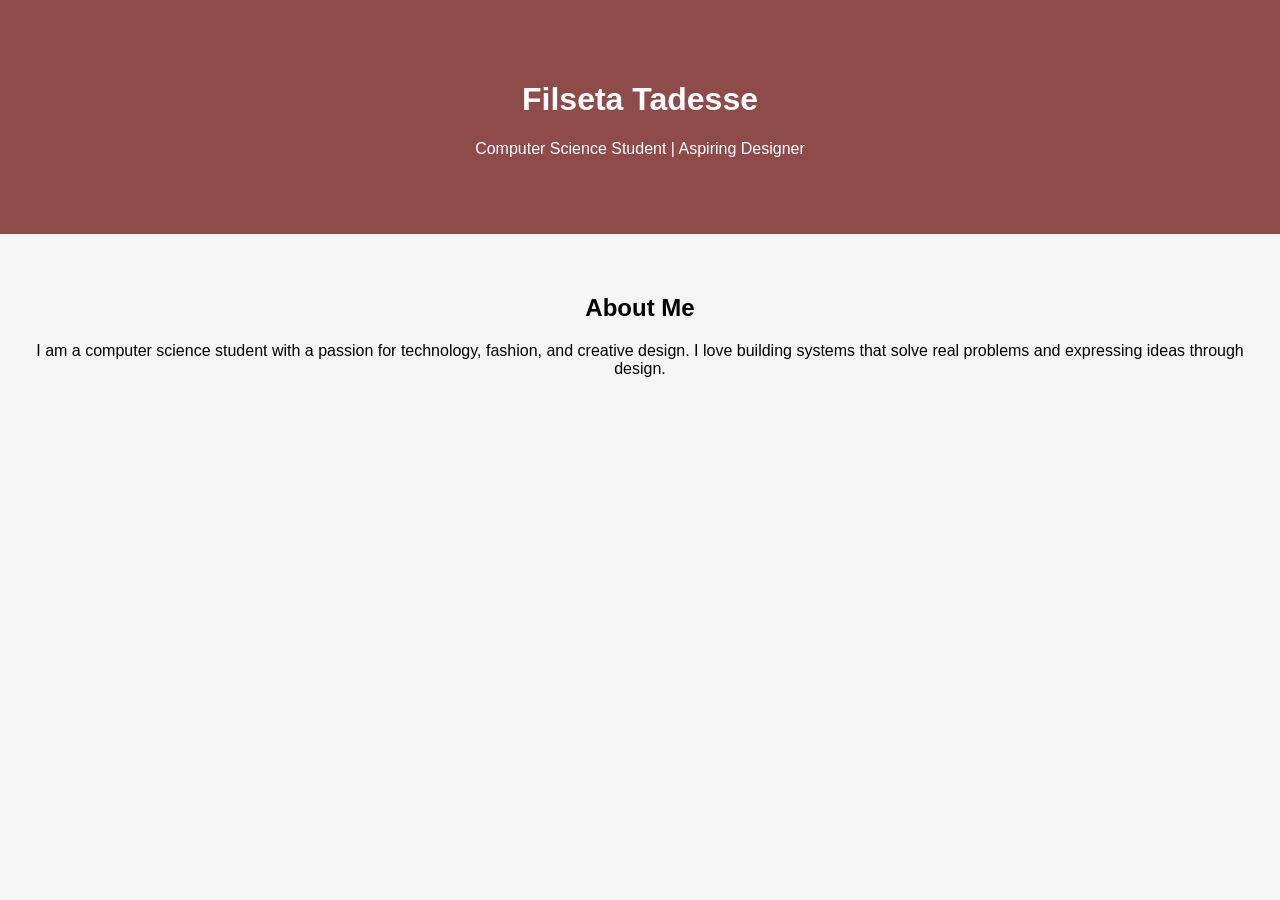
==== index.html @ 31235748 "Update index.html" ====
<!DOCTYPE html>
<html lang="en">
<head>
  <meta charset="UTF-8">
  <title>Filseta | Portfolio</title>
  <style>
    body {
      font-family: Arial, sans-serif;
      background: #f5f5f5;
      margin: 0;
      padding: 0;
      text-align: center;
    }
    header {
      background: #8f4a4a;
      color: white;
      padding: 60px 20px;
    }
    section {
      padding: 40px 20px;
    }
  </style>
</head>
<body>

  <header>
    <h1>Filseta Tadesse</h1>
    <p>Computer Science Student | Aspiring Designer</p>
  </header>

  <section>
    <h2>About Me</h2>
    <p>
      I am a computer science student with a passion for technology,
      fashion, and creative design. I love building systems that
      solve real problems and expressing ideas through design.
    </p>
  </section>

</body>
</html>
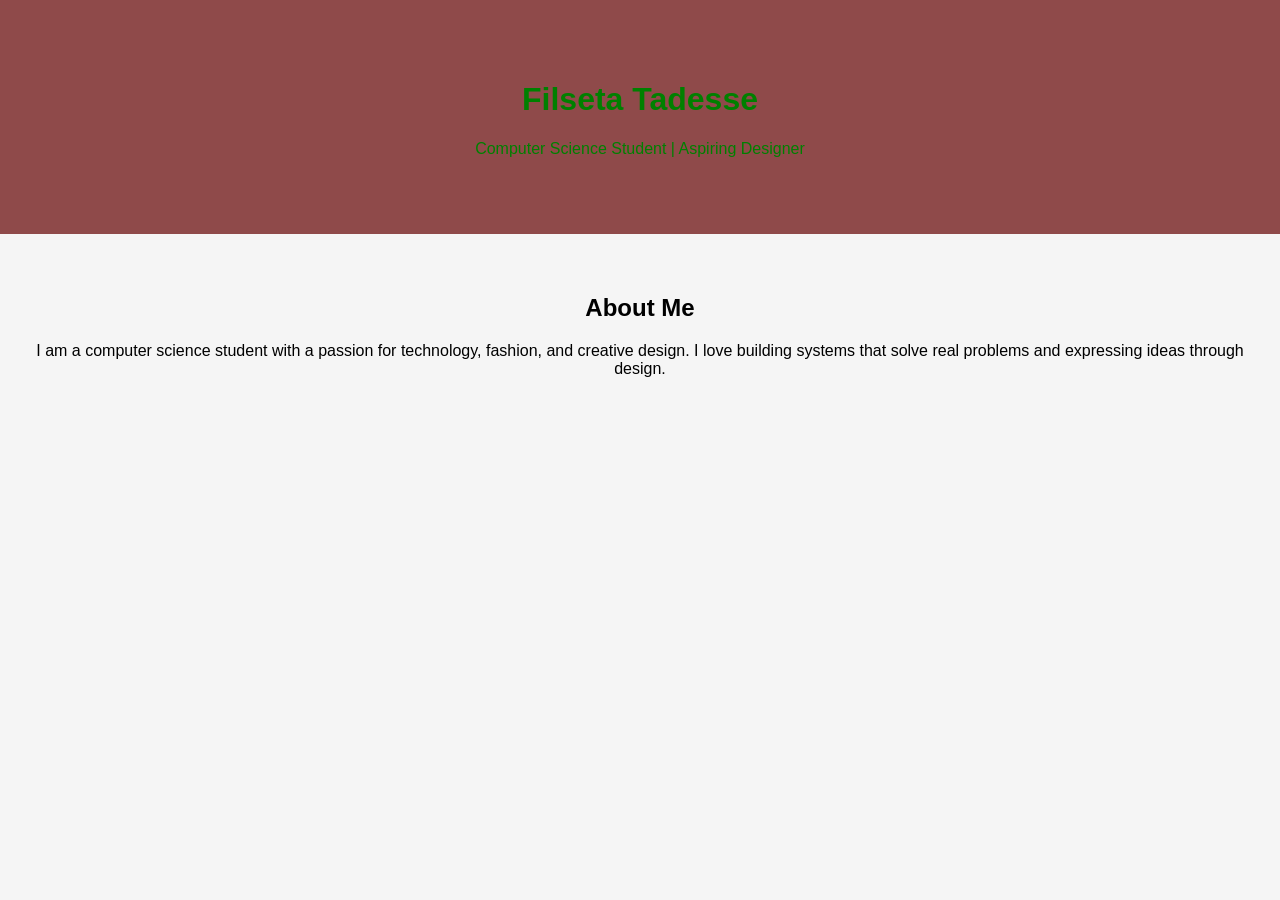
==== commit f4ffd225: "Update index.html" ====
--- a/index.html
+++ b/index.html
@@ -13,7 +13,7 @@
     }
     header {
       background: #8f4a4a;
-      color: white;
+      color: green;
       padding: 60px 20px;
     }
     section {
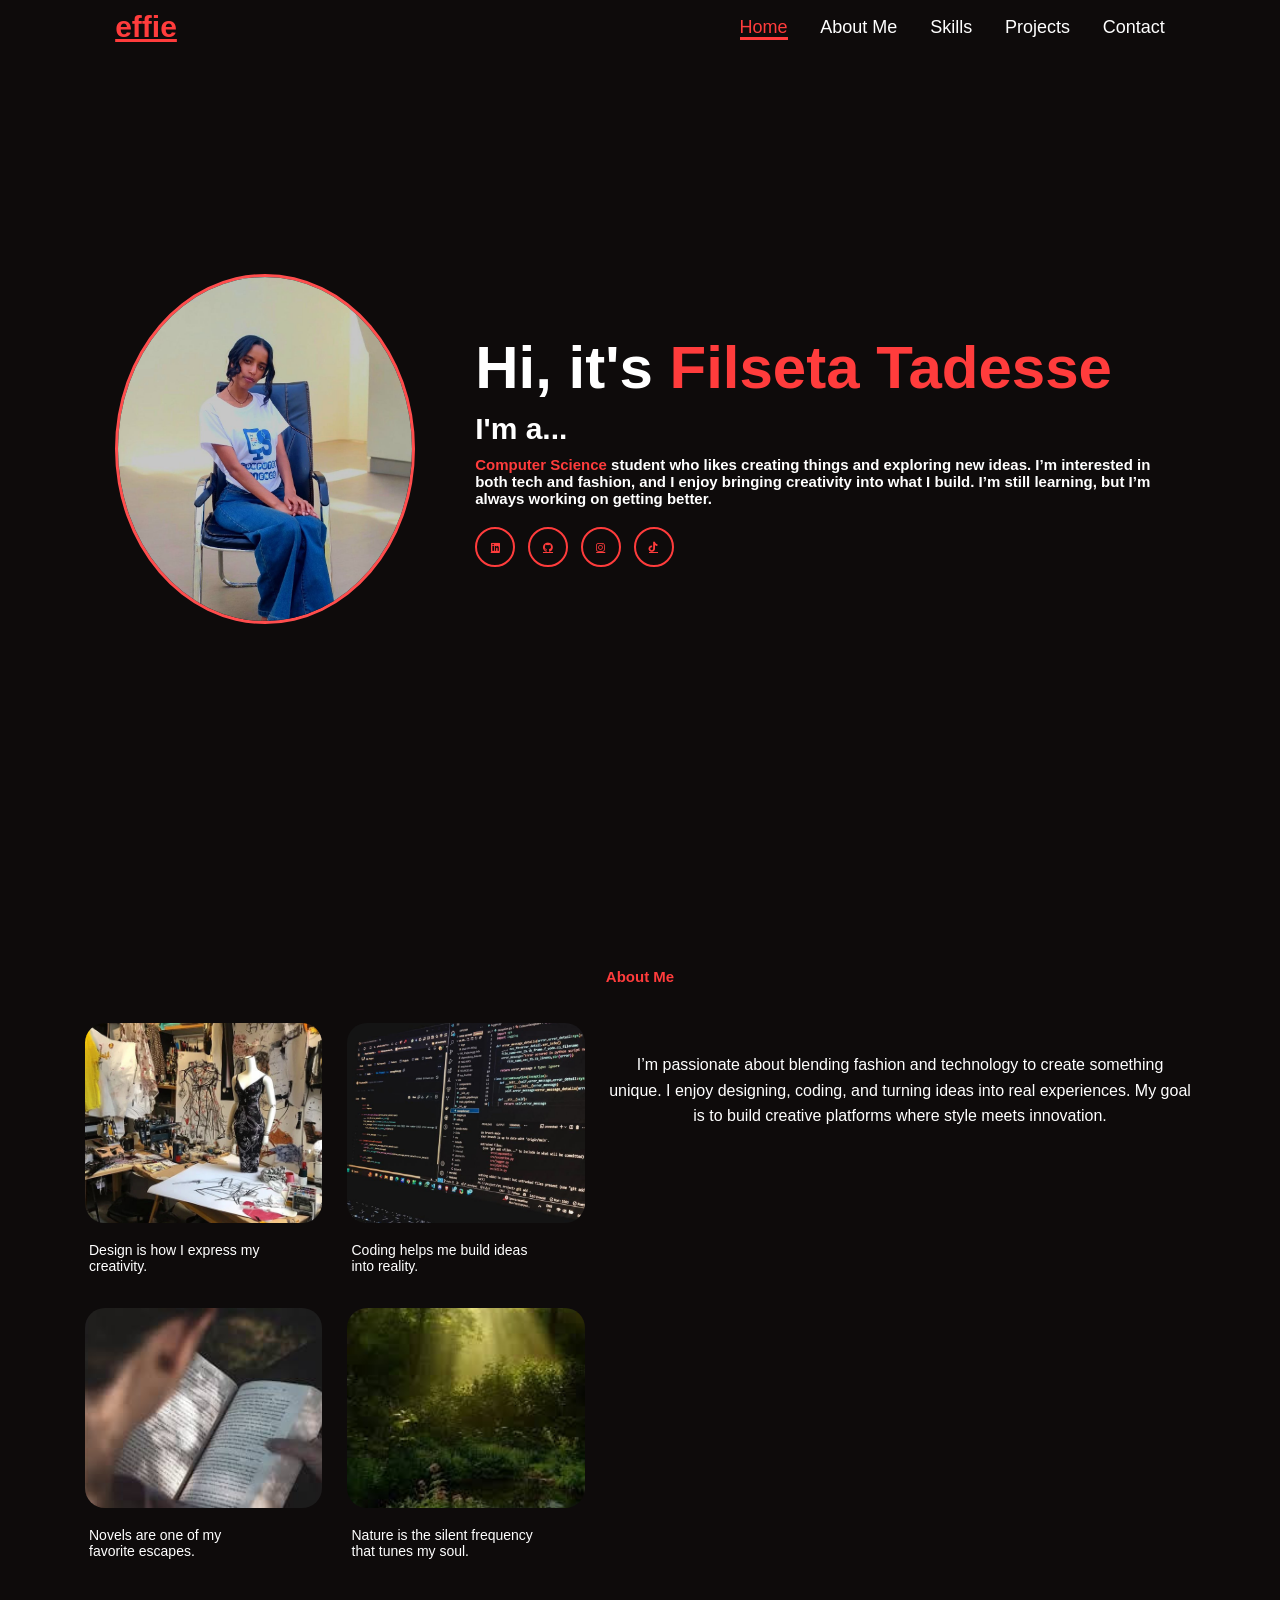
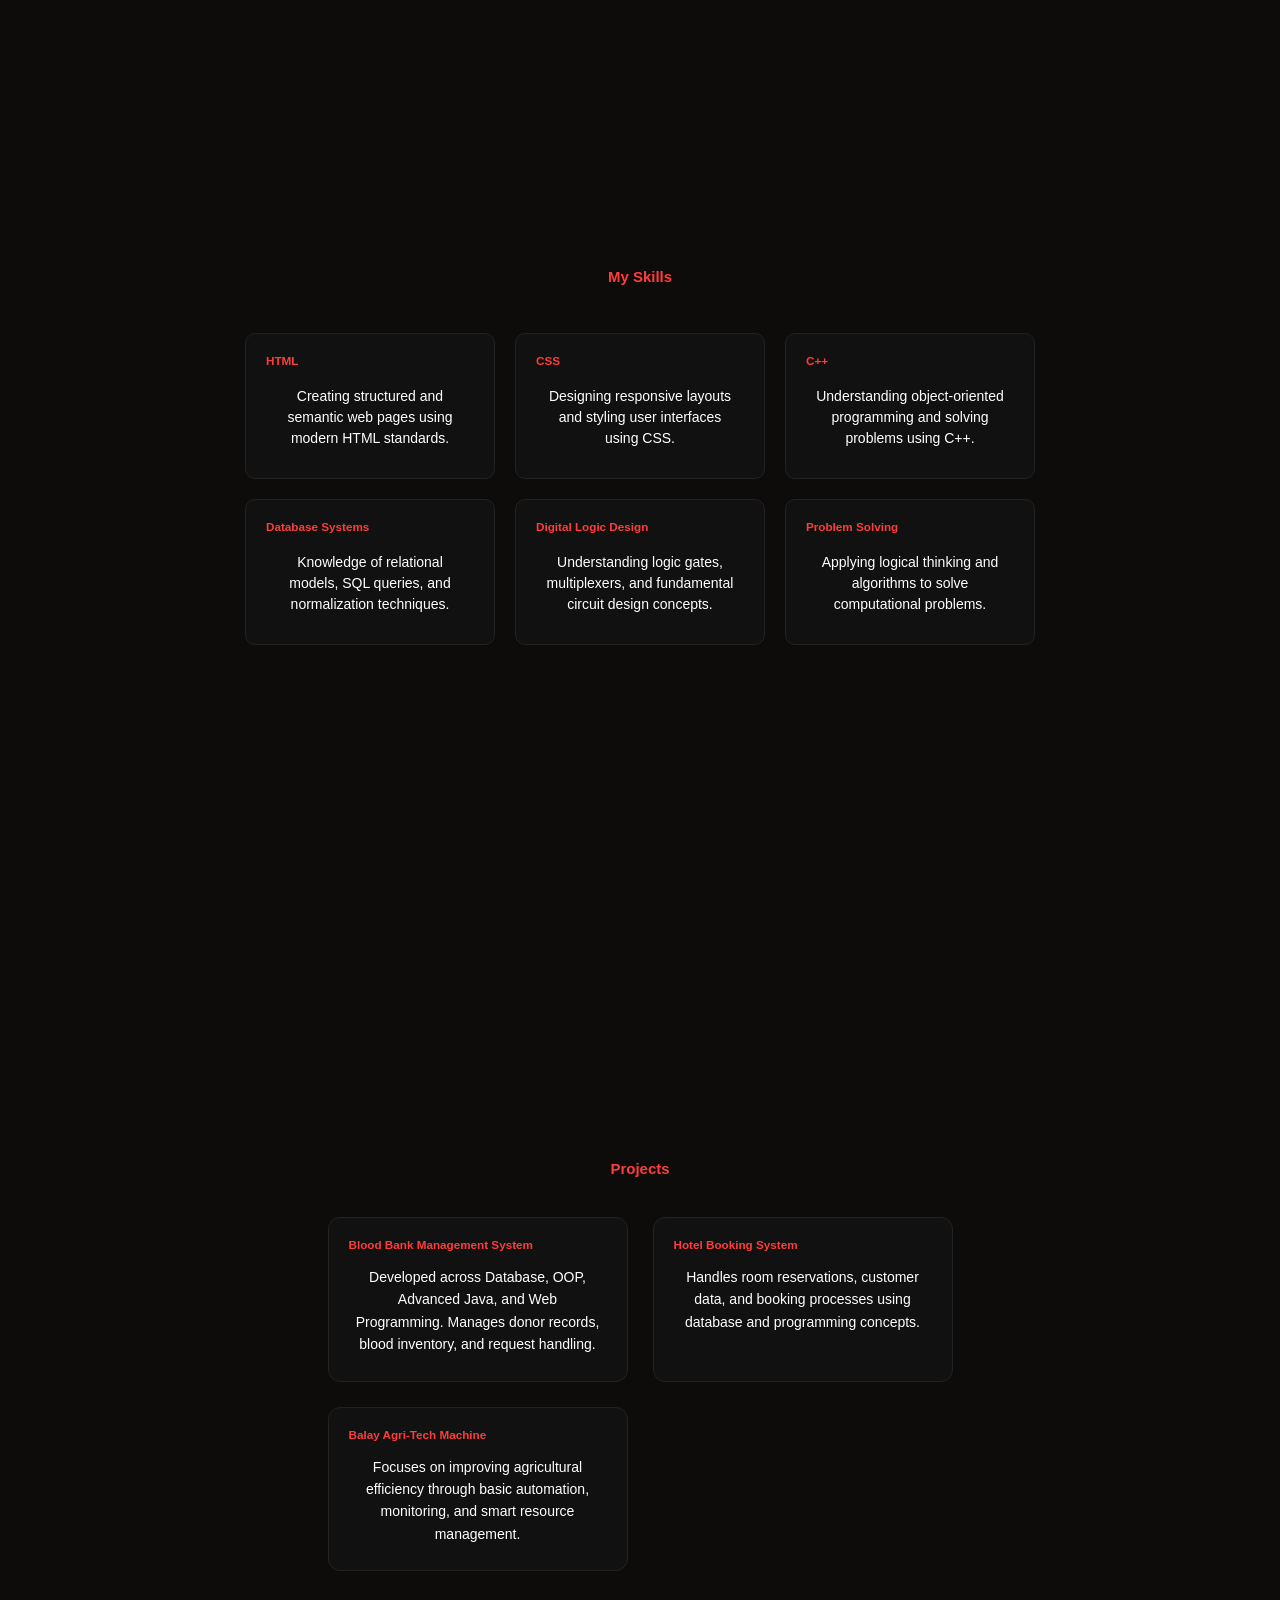
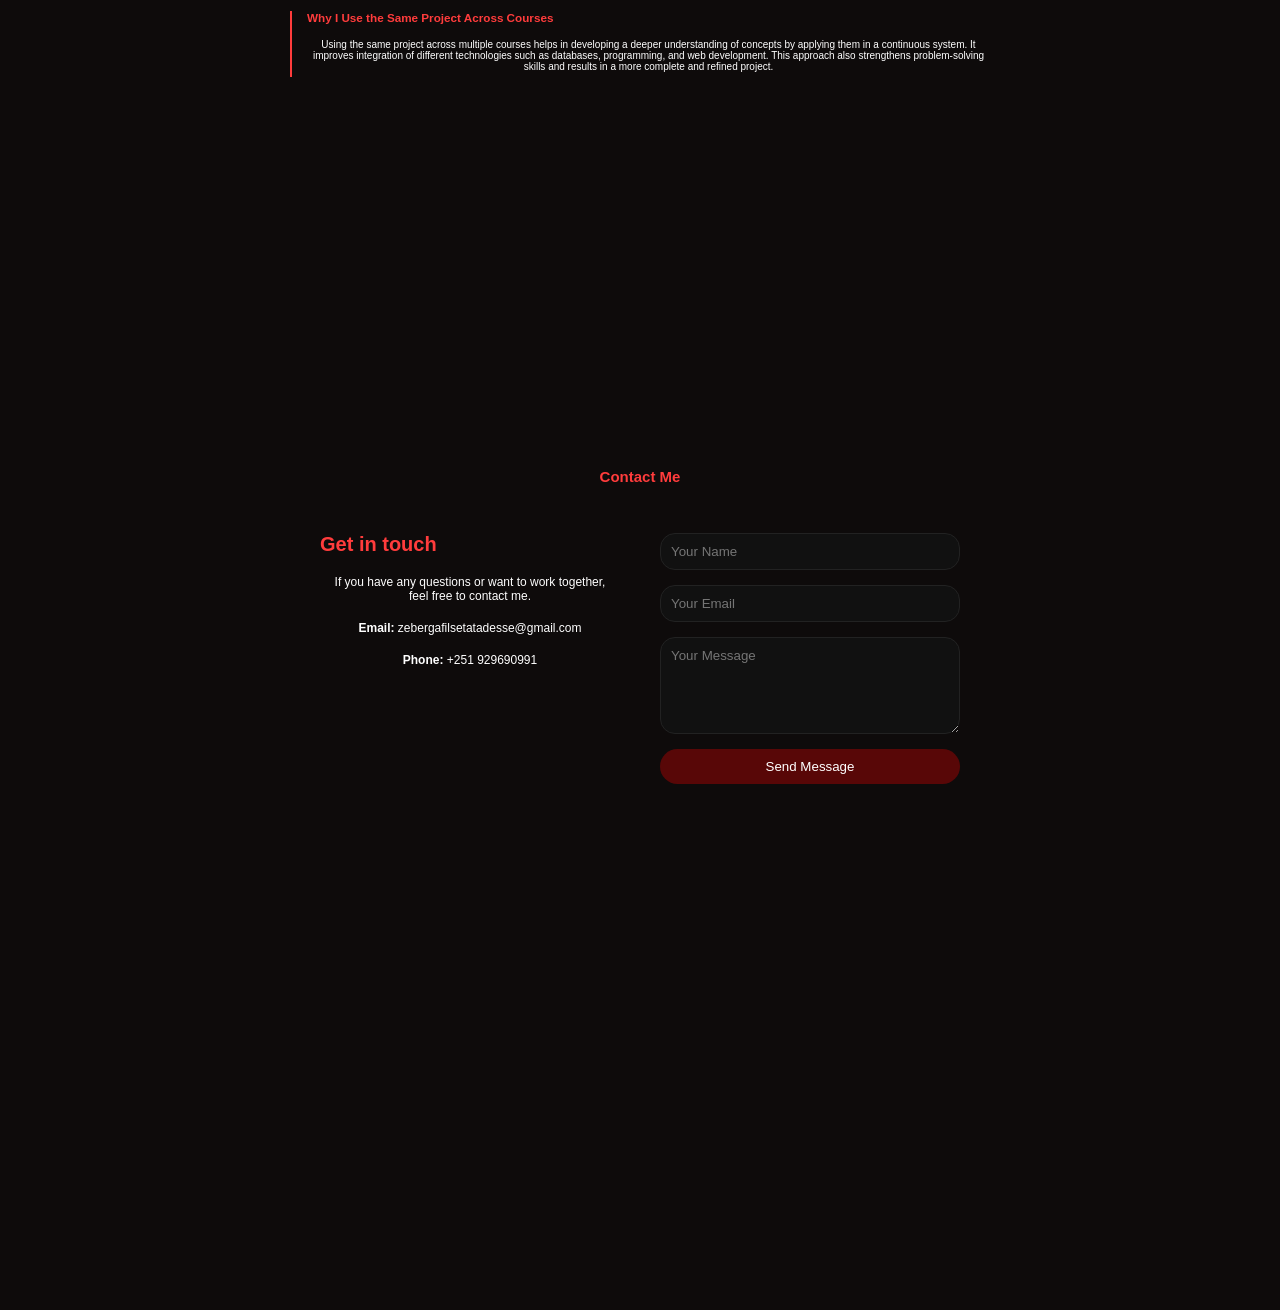
==== commit b84d46d7: "f" ====
--- a/index.html
+++ b/index.html
@@ -1,41 +1,213 @@
 <!DOCTYPE html>
 <html lang="en">
 <head>
-  <meta charset="UTF-8">
-  <title>Filseta | Portfolio</title>
-  <style>
-    body {
-      font-family: Arial, sans-serif;
-      background: #f5f5f5;
-      margin: 0;
-      padding: 0;
-      text-align: center;
-    }
-    header {
-      background: #8f4a4a;
-      color: green;
-      padding: 60px 20px;
-    }
-    section {
-      padding: 40px 20px;
-    }
-  </style>
+    <meta charset="UTF-8">
+    <meta name="viewport" content="width=device-width, initial-scale=1.0">
+
+    <!-- Font Awesome -->
+    <link href="https://cdnjs.cloudflare.com/ajax/libs/font-awesome/6.5.0/css/all.min.css" rel="stylesheet">
+
+    <!-- CSS -->
+    <link rel="stylesheet" href="style.css">
+
+    <title>Filseta</title>
 </head>
+
 <body>
 
-  <header>
-    <h1>Filseta Tadesse</h1>
-    <p>Computer Science Student | Aspiring Designer</p>
-  </header>
-
-  <section>
-    <h2>About Me</h2>
-    <p>
-      I am a computer science student with a passion for technology,
-      fashion, and creative design. I love building systems that
-      solve real problems and expressing ideas through design.
-    </p>
-  </section>
+<header>
+    <a href="#home" class="logo">effie</a>
+
+    <nav>
+        <a href="#home" class="active">Home</a>
+        <a href="#about">About Me</a>
+        <a href="#skills">Skills</a>
+        <a href="#projects">Projects</a>
+        <a href="#contact">Contact</a>
+    </nav>
+</header>
+
+<!-- HOME -->
+<section id="home" class="home">
+    <div class="home-img">
+        <img src="profile.jpg" alt="profile">
+    </div>
+
+    <div class="home-content">
+        <h1>Hi, it's <span>Filseta Tadesse</span></h1>
+
+        <h3 class="typing-text">
+            I'm a...
+        </h3>
+
+        <h2><p>  <span>Computer Science</span> student who likes creating things and exploring new ideas. I’m interested in both tech and fashion, 
+            and I enjoy bringing creativity into what I build.
+             I’m still learning, but I’m always working on getting better.</p></h2>
+
+        <div class="social-icons">
+            <a href="#"><i class="fa-brands fa-linkedin"></i></a>
+            <a href="#"><i class="fa-brands fa-github"></i></a>
+            <a href="#"><i class="fa-brands fa-instagram"></i></a>
+            <a href="#"><i class="fa-brands fa-tiktok"></i></a>
+        </div>
+    </div>
+</section>
+
+
+<!-- ABOUT -->
+<section id="about" class="about">
+    <p><h1><span>About Me</span></h1></p>
+
+    <div class="about-wrapper">
+        
+        <!-- LEFT SIDE (images) -->
+        <div class="about-container">
+            <div class="about-card">
+                <img src="fashion.jpg">
+                <p>Design is how I express my creativity.</p>
+            </div>
+
+            <div class="about-card">
+                <img src="backgorund.jpg">
+                <p>Coding helps me build ideas into reality.</p>
+            </div>
+
+            <div class="about-card">
+                <img src="novel.jpg">
+                <p>Novels are one of my favorite escapes.</p>
+            </div>
+
+            <div class="about-card">
+                <img src="nature.jpg">
+                <p>Nature is the silent frequency that tunes my soul.</p>
+            </div>
+        </div>
+
+        <!-- RIGHT SIDE (text) -->
+        <div class="about-text-side">
+            <p>
+                I’m passionate about blending fashion and technology to create
+                something unique. I enjoy designing, coding, and turning ideas
+                into real experiences. My goal is to build creative platforms
+                where style meets innovation.
+            </p>
+        </div>
+
+    </div>
+</section>
+
+
+
+<!-- SKILLS -->
+<section id="skills" class="skills">
+    <p><h1><span>My Skills</span></h1></p>
+
+    <div class="skills-container">
+
+        <div class="skill-card">
+            <h3>HTML</h3>
+            <p>Creating structured and semantic web pages using modern HTML standards.</p>
+        </div>
+
+        <div class="skill-card">
+            <h3>CSS</h3>
+            <p>Designing responsive layouts and styling user interfaces using CSS.</p>
+        </div>
+
+        <div class="skill-card">
+            <h3>C++</h3>
+            <p>Understanding object-oriented programming and solving problems using C++.</p>
+        </div>
+
+        <div class="skill-card">
+            <h3>Database Systems</h3>
+            <p>Knowledge of relational models, SQL queries, and normalization techniques.</p>
+        </div>
+
+        <div class="skill-card">
+            <h3>Digital Logic Design</h3>
+            <p>Understanding logic gates, multiplexers, and fundamental circuit design concepts.</p>
+        </div>
+
+        <div class="skill-card">
+            <h3>Problem Solving</h3>
+            <p>Applying logical thinking and algorithms to solve computational problems.</p>
+        </div>
+
+    </div>
+</section>
+<!-- projects -->
+<section id="projects" class="projects">
+    <p><h1><span>Projects</span></h1></p>
+
+    <!-- TOP: projects side by side -->
+    <div class="projects-container">
+
+        <div class="project-card">
+            <h3>Blood Bank Management System</h3>
+            <p>
+                Developed across Database, OOP, Advanced Java, and Web Programming.
+                Manages donor records, blood inventory, and request handling.
+            </p>
+        </div>
+
+        <div class="project-card">
+            <h3>Hotel Booking System</h3>
+            <p>
+                Handles room reservations, customer data, and booking processes 
+                using database and programming concepts.
+            </p>
+        </div>
+
+        <div class="project-card">
+            <h3>Balay Agri-Tech Machine</h3>
+            <p>
+                Focuses on improving agricultural efficiency through basic automation,
+                monitoring, and smart resource management.
+            </p>
+        </div>
+
+    </div>
+
+    <!-- BOTTOM: explanation -->
+    <div class="project-explanation">
+        <h3>Why I Use the Same Project Across Courses</h3>
+        <p>
+            Using the same project across multiple courses helps in developing a deeper 
+            understanding of concepts by applying them in a continuous system. It improves 
+            integration of different technologies such as databases, programming, and web 
+            development. This approach also strengthens problem-solving skills and results 
+            in a more complete and refined project.
+        </p>
+    </div>
+</section>
+
+<!-- CONTACT -->
+<section id="contact" class="contact">
+    <p><h1><span>Contact Me</span></h1></p>
+
+    <div class="contact-container">
+
+        <!-- LEFT: info -->
+        <div class="contact-info">
+            <h3><span>Get in touch</span></h3>
+            <p>If you have any questions or want to work together, feel free to contact me.
+
+            <p><strong>Email:</strong> zebergafilsetatadesse@gmail.com</p>
+            <p><strong>Phone:</strong> +251 929690991</p></p>
+        </div>
+
+        <!-- RIGHT: form -->
+        <form class="contact-form">
+            <input type="text" placeholder="Your Name" required>
+            <input type="email" placeholder="Your Email" required>
+            <textarea placeholder="Your Message" rows="5" required></textarea>
+
+            <button type="submit">Send Message</button>
+        </form>
+
+    </div>
+</section>
 
 </body>
-</html>
+</html>
--- a/style.css
+++ b/style.css
@@ -0,0 +1,339 @@
+* {
+    margin: 0;
+    padding: 0;
+    box-sizing: border-box;
+    font-family: 'Outfit', sans-serif;
+}
+
+html {
+    font-size: 62.5%;
+    scroll-behavior: smooth;
+}
+
+body {
+    background: #0e0b0b;
+    color: white;
+}
+
+/* HEADER */
+header {
+    position: fixed;
+    top: 0;
+    width: 100%;
+    padding: 1rem 9%;
+    display: flex;
+    justify-content: space-between;
+    align-items: center;
+    z-index: 100;
+
+    
+}
+
+.logo {
+    font-size: 3rem;
+    color: #ff3c3c;
+    font-weight: 800;
+}
+
+nav a {
+    font-size: 1.8rem;
+    color: white;
+    margin-left: 3rem;
+    transition: 0.3s;
+    border-bottom: 3px solid transparent;
+    /* border-bottom: none; */
+      text-decoration: none;
+}
+
+nav a:hover,
+nav a.active {
+    color: #ff3c3c;
+    border-bottom: 3px solid #ff3c3c;
+}
+
+/* SECTIONS */
+section {
+    min-height: 100vh;
+    padding: 10rem 9%;
+   
+}
+
+/* HOME */
+.home {
+    display: flex;
+    align-items: center;
+    justify-content: center;
+    gap: 6rem;
+}
+
+.home-content h1 {
+    font-size: 6rem;
+}
+
+.home-content h3 {
+    font-size: 3rem;
+    margin: 1rem 0;
+}
+
+span {
+    color: #ff3c3c;
+}
+
+/* IMAGE */
+.home-img img {
+    
+  width: 300px;   
+  height: 350px;  
+  border-radius: 50%;
+  object-fit: cover; 
+border: 3px solid #ff4d4d;
+}
+
+.home-img img:hover {
+    transform: scale(1.05);
+}
+
+/* SOCIAL ICONS */
+.social-icons a {
+    display: inline-flex;
+    justify-content: center;
+    align-items: center;
+    width: 4rem;
+    height: 4rem;
+    border: 2px solid #ff3c3c;
+    border-radius: 50%;
+    margin: 2rem 1rem 0 0;
+    color: #ff3c3c;
+    transition: 0.3s;
+}
+
+.social-icons a:hover {
+    background: #ff3c3c;
+    color: black;
+}
+
+/* ABOUT */
+.about {
+    
+    margin-top: 10px;
+    text-align: center;
+    padding: 40px;
+}
+.about p {
+    text-align: center;
+    padding: 9px;
+}
+
+.about-container {
+    display: grid;
+    grid-template-columns: repeat(2, 1fr);
+    gap: 25px;
+    max-width: 500px;   /* ⬅️ smaller so it doesn’t overflow */
+     /* ⬅️ center the whole grid */
+}
+
+
+
+.about-card img {
+    width: 100%;
+    max-width: 300px;   /* ⬅️ control image size */
+    height: 200px;      /* ⬅️ make them equal */
+    object-fit: cover;  /* ⬅️ keeps image nicely cropped */
+    border-radius: 20px;
+    display: block;
+    transition: 0.3s;
+    margin-left: 2%;     /* ⬅️ center image */
+}
+
+.about-card p {
+    margin-top: 10px;
+    font-size: 14px;
+    text-align: left; /* ⬅️ align text under image */
+    max-width: 200px;
+    
+}
+.about-wrapper {
+    display: flex;
+    justify-content: center;
+    
+    gap: 20px;
+    margin-top: 20px;
+    flex-wrap: wrap; /* makes it responsive */
+}
+
+/* RIGHT TEXT */
+.about-text-side {
+    margin-top: 20px;
+    max-width: 600px;
+    text-align: left;
+    font-size: 16px;
+    line-height: 1.6;
+}
+/* SKILLS */
+.skills {
+    text-align: center;
+    padding: 40px;
+}
+.skills p{
+    text-align: center;
+    padding: 9px;
+}
+.skills-container {
+    display: grid;
+    grid-template-columns: repeat(3, 1fr); /* 3 per row */
+    gap: 20px;
+    max-width: 800px;
+    margin: 30px auto;
+}
+.skills-container {
+    display: grid;
+    grid-template-columns: repeat(3, 250px); /* 3 fixed columns */
+    justify-content: center; /* centers the whole row */
+    gap: 20px;
+    margin-top: 30px;
+}
+.skill-card {
+    background: #111;
+    padding: 20px;
+    border-radius: 10px;
+    border: 1px solid #222;
+    text-align: left;
+}
+
+.skill-card h3 {
+    margin-bottom: 10px;
+    color: #ff3c3c;
+}
+
+.skill-card p {
+    font-size: 14px;
+    line-height: 1.5;
+}
+
+/* PROJECTS */
+.projects {
+    text-align: center;
+    padding: 40px;
+}
+.projects p {
+    text-align: center;
+    padding: 5px;
+}
+.projects-container {
+    display: grid;
+    grid-template-columns: repeat(2, 300px);
+    justify-content: center;
+    gap: 25px;
+    margin-top: 30px;
+}
+
+.project-card {
+    background: #111;
+    padding: 20px;
+    border-radius: 12px;
+    border: 1px solid #222;
+    text-align: left;
+}
+
+.project-card h3 {
+    color: #ff3c3c;
+    margin-bottom: 10px;
+}
+
+.project-card p {
+    max-width: 300px;
+    font-size: 14px;
+    line-height: 1.6;
+}
+
+/* explanation section */
+.project-explanation {
+    max-width: 700px;
+    margin: 40px auto 0;
+    text-align: left;
+    border-left: 2px solid #ff3c3c;
+    padding-left: 15px;
+}
+
+.project-explanation h3 {
+    color: #ff3c3c;
+    margin-bottom: 10px;
+}
+/* CONTACT */
+.contact {
+    text-align: center;
+    padding: 40px;
+}
+.contact p {
+    text-align: center;
+    padding: 9px;
+}
+
+.contact-container {
+    display: flex;
+    justify-content: center;
+    gap: 40px;
+    margin-top: 30px;
+    flex-wrap: wrap;
+}
+
+/* LEFT SIDE */
+.contact-info {
+    max-width: 300px;
+    text-align: left;
+}
+
+.contact-info h3 {
+    font-size:2rem;
+    color: #ff3c3c;
+    margin-bottom: 10px;
+}
+.contact-info  p{
+     font-size:1.2rem;
+}
+/* FORM */
+.contact-form {
+    display: flex;
+    flex-direction: column;
+    width: 300px;
+}
+
+.contact-form input,
+.contact-form textarea {
+    margin-bottom: 15px;
+    padding: 10px;
+    border: 1px solid #222;
+    border-radius: 15px;
+    background: #111;
+    color: white;
+}
+
+.contact-form button {
+    padding: 10px;
+    border: none;
+    background: rgb(88, 7, 7);
+    color: white;
+    border-radius: 25px;
+    cursor: pointer;
+}
+
+.contact-form button:hover {
+    opacity: 0.8;
+    
+}
+
+/* RESPONSIVE */
+@media(max-width: 995px) {
+    .home {
+        flex-direction: column;
+        text-align: center;
+    }
+
+    .home-content h1 {
+        font-size: 4rem;
+    }
+
+    .home-img img {
+        width: 200px;
+    }
+}
